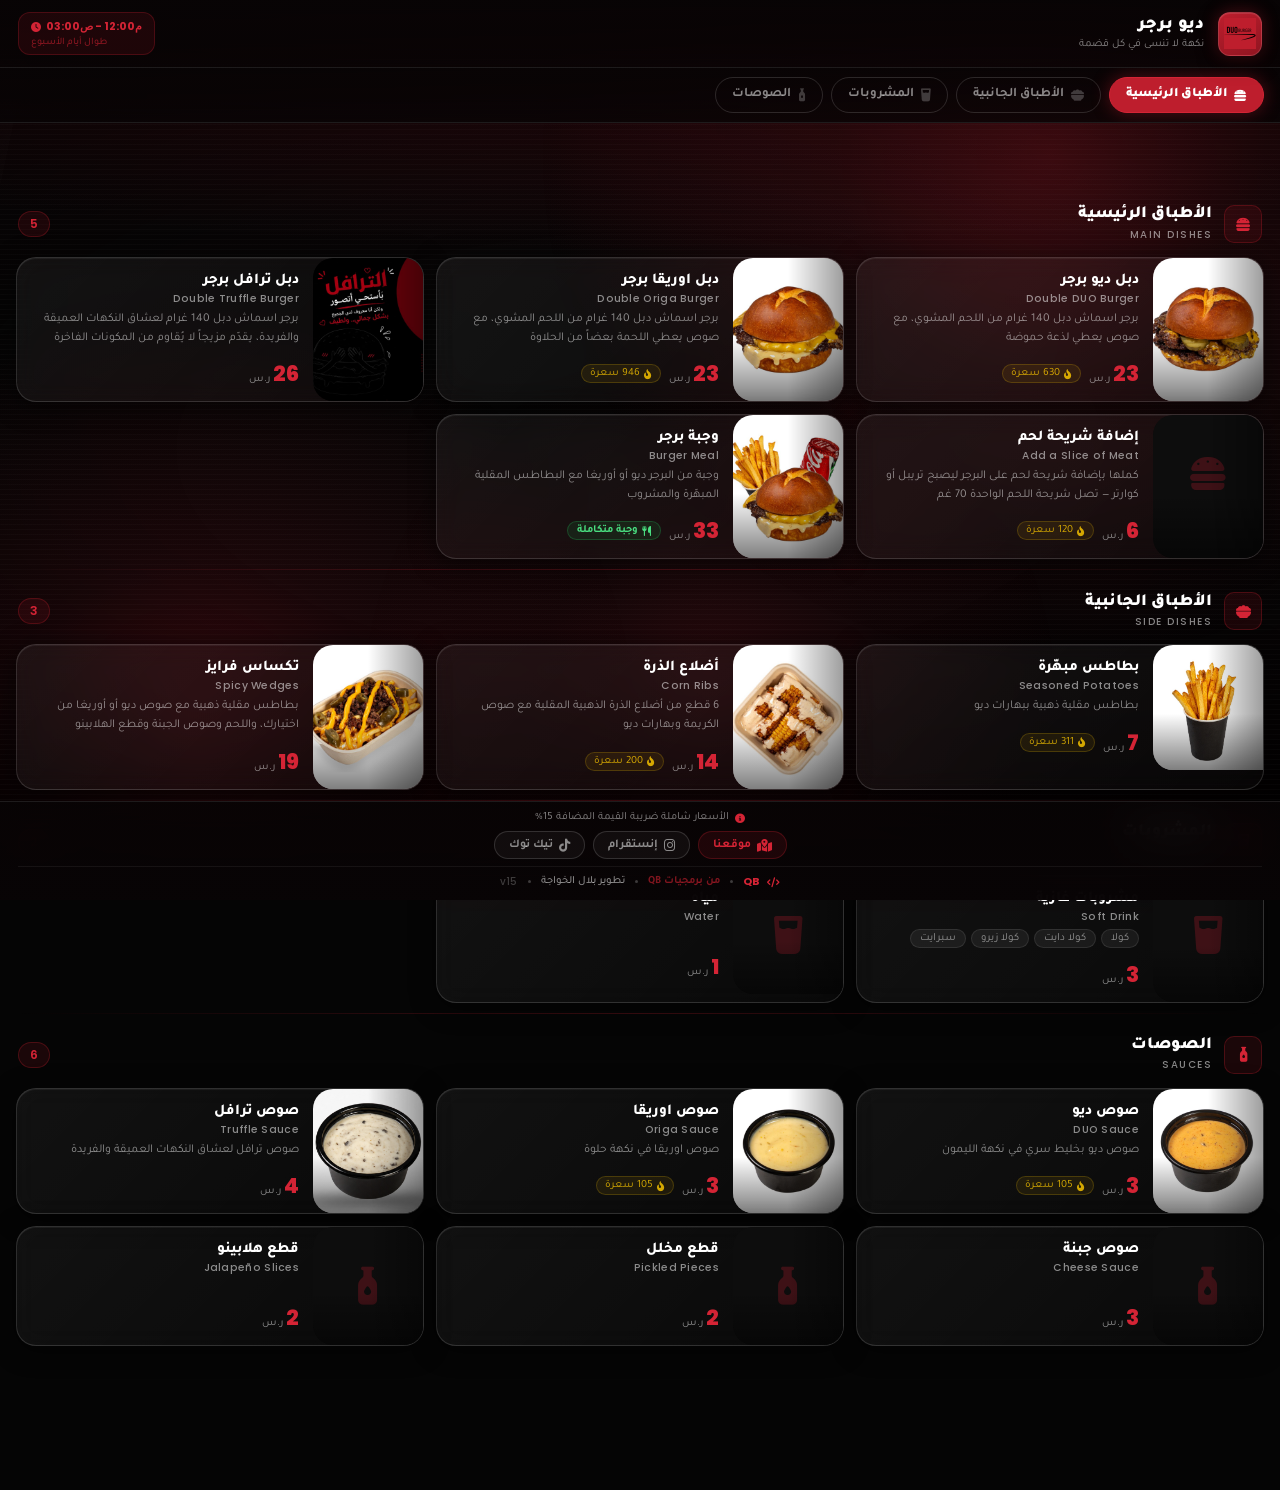
==== mobile-menu/index.html @ 3e60ee56 "Add files via upload" ====
<!DOCTYPE html>
<html lang="ar" dir="rtl">
<head>
  <meta charset="UTF-8">
  <meta name="viewport" content="width=device-width, initial-scale=1.0, maximum-scale=1.0, user-scalable=no">
  <meta name="theme-color" content="#be1e2d">
  <meta name="apple-mobile-web-app-capable" content="yes">
  <meta name="apple-mobile-web-app-status-bar-style" content="black-translucent">
  <meta name="description" content="منيو ديو برجر — تصفح وجباتنا الشهية">
  <title>ديو برجر | المنيو</title>

  <link rel="icon" href="images/logo.ico" type="image/x-icon">

  <!-- Fonts & Icons — مطابق للشاشة الرئيسية -->
  <link rel="stylesheet" href="https://cdnjs.cloudflare.com/ajax/libs/font-awesome/6.5.0/css/all.min.css">
  <link rel="preconnect" href="https://fonts.googleapis.com">
  <link rel="preconnect" href="https://fonts.gstatic.com" crossorigin>
  <link href="https://fonts.googleapis.com/css2?family=Tajawal:wght@300;400;500;700;800;900&family=Poppins:wght@300;400;500;600;700;800&display=swap" rel="stylesheet">

  <link rel="stylesheet" href="css/menu.css">
</head>
<body>

  <!-- ══════════════════════════════════════
       خلفية سينمائية — مطابقة لـ vx-bg
  ══════════════════════════════════════ -->
  <div class="m-bg" aria-hidden="true">
    <span class="m-orb m-orb-1"></span>
    <span class="m-orb m-orb-2"></span>
    <span class="m-orb m-orb-3"></span>
    <span class="m-sheen"></span>
  </div>
  <div class="m-grain" aria-hidden="true"></div>

  <!-- ══════════════════════════════════════
       HEADER
  ══════════════════════════════════════ -->
  <header class="m-header">
    <div class="m-header-logo">
      <img id="m-logo-img" src="images/logo.ico" alt="شعار المطعم" style="display:none">
      <span id="m-logo-ph" class="m-header-logo-ph"><i class="fa-solid fa-burger"></i></span>
    </div>
    <div class="m-header-text">
      <div class="m-header-name" id="m-name">ديو برجر</div>
      <div class="m-header-tag"  id="m-tag"></div>
    </div>
    <div class="m-header-hours">
      <div class="m-hours-row">
        <i class="fa-solid fa-clock"></i>
        <span id="m-hours-text"></span>
      </div>
      <div class="m-hours-days" id="m-hours-days"></div>
    </div>
  </header>

  <!-- ══════════════════════════════════════
       TABS
  ══════════════════════════════════════ -->
  <nav class="m-tabs-wrap" aria-label="أقسام المنيو">
    <div class="m-tabs" id="m-tabs" role="tablist"></div>
  </nav>

  <!-- ══════════════════════════════════════
       MAIN CONTENT
  ══════════════════════════════════════ -->
  <main class="m-main" id="m-main"></main>

  <!-- ══════════════════════════════════════
       FOOTER
  ══════════════════════════════════════ -->
  <footer class="m-footer">
    <div class="m-footer-tax">
      <i class="fa-solid fa-circle-info"></i>
      <span id="m-footer-tax-text"></span>
    </div>
    <div class="m-footer-links">
      <a class="m-footer-link map" id="m-map-btn" href="#" target="_blank" rel="noopener">
        <i class="fa-solid fa-map-location-dot"></i>موقعنا
      </a>
      <a class="m-footer-link" id="m-insta-btn" href="#" target="_blank" rel="noopener">
        <i class="fa-brands fa-instagram"></i>إنستقرام
      </a>
      <a class="m-footer-link" id="m-tiktok-btn" href="#" target="_blank" rel="noopener">
        <i class="fa-brands fa-tiktok"></i>تيك توك
      </a>
    </div>
    <!-- شريط المطور -->
    <div class="m-credit">
      <span class="m-credit-brand"><i class="fa-solid fa-code"></i>QB</span>
      <span class="m-credit-sep"></span>
      <span class="m-credit-suite">من برمجيات QB</span>
      <span class="m-credit-sep"></span>
      <span class="m-credit-dev">تطوير بلال الخواجة</span>
      <span class="m-credit-sep"></span>
      <span class="m-credit-ver">v15</span>
    </div>
  </footer>

  <!-- ══════════════════════════════════════
       MODAL — تفاصيل المنتج
  ══════════════════════════════════════ -->
  <div class="m-modal-overlay" id="m-modal-overlay" role="dialog" aria-modal="true" aria-label="تفاصيل المنتج">
    <div class="m-modal" id="m-modal">
      <button class="m-modal-close" id="m-modal-close" aria-label="إغلاق">
        <i class="fa-solid fa-xmark"></i>
      </button>
      <div class="m-modal-handle" aria-hidden="true"></div>
      <div class="m-modal-img-area"></div>
      <div class="m-modal-body"></div>
    </div>
  </div>

  <!-- ══════════════════════════════════════
       زر الرجوع للأعلى
  ══════════════════════════════════════ -->
  <button class="m-scroll-top" id="m-scroll-top" aria-label="الرجوع للأعلى">
    <i class="fa-solid fa-chevron-up"></i>
  </button>

  <!-- ══════════════════════════════════════
       SCRIPTS
  ══════════════════════════════════════ -->
  <script src="js/products.js"></script>
  <script src="js/menu.js"></script>

</body>
</html>
---- mobile-menu/css/menu.css ----
/* =====================================================
   menu.css — منيو ديو برجر للجوال
   هوية سينمائية · أحمر + أسود · RTL متجاوب
   ===================================================== */

@import url('https://fonts.googleapis.com/css2?family=Tajawal:wght@300;400;500;700;800;900&family=Poppins:wght@400;500;600;700;800&display=swap');

/* ════════════════════════════════════════════
   متغيرات الهوية — مطابقة للشاشة الرئيسية
════════════════════════════════════════════ */
:root {
  --red:       #be1e2d;
  --red-dk:    #8f1521;
  --red-lt:    #d42435;
  --red-glow:  rgba(190,30,45,.40);
  --red-soft:  rgba(190,30,45,.12);
  --red-edge:  rgba(190,30,45,.30);

  --bg:        #050505;
  --bg2:       #0c0708;
  --bg3:       #111;
  --card-bg:   rgba(255,255,255,.04);
  --border:    rgba(255,255,255,.09);
  --border-hi: rgba(255,255,255,.14);

  --white:  #fff;
  --gray:   rgba(255,255,255,.52);
  --gray-lt:rgba(255,255,255,.22);

  --ar: 'Tajawal', sans-serif;
  --en: 'Poppins',  sans-serif;

  --header-h: 68px;
  --tabs-h:   54px;
  --r-card:   20px;
}

/* ════════════════════════════════════════════
   ريست وقاعدة
════════════════════════════════════════════ */
*, *::before, *::after { box-sizing: border-box; margin: 0; padding: 0; }
button { border: none; outline: none; cursor: pointer; background: none; font-family: inherit; }
img    { display: block; max-width: 100%; }
a      { text-decoration: none; color: inherit; }

html {
  -webkit-text-size-adjust: 100%;
  scroll-behavior: smooth;
}

body {
  background: var(--bg);
  color: var(--white);
  font-family: var(--ar);
  direction: rtl;
  min-height: 100dvh;
  overflow-x: hidden;
  -webkit-font-smoothing: antialiased;
}

/* ════════════════════════════════════════════
   خلفية سينمائية — هالات + حبوب + لمعة + فينييت
   (مطابقة لـ vx-bg في الشاشة الرئيسية)
════════════════════════════════════════════ */
.m-bg {
  position: fixed; inset: 0; z-index: 0; overflow: hidden;
  background:
    radial-gradient(ellipse 160% 55% at 50% -5%,  rgba(190,30,45,.22) 0%, transparent 60%),
    radial-gradient(ellipse 100% 40% at 50% 105%,  rgba(120,15,25,.18) 0%, transparent 60%),
    linear-gradient(180deg, #0e0507 0%, #060606 38%, #090405 100%);
  pointer-events: none;
}

/* فينييت قوي على الحواف */
.m-bg::after {
  content: '';
  position: absolute; inset: 0;
  background:
    radial-gradient(ellipse 120% 80% at 50% 50%, transparent 30%, rgba(0,0,0,.78) 100%),
    linear-gradient(180deg, rgba(0,0,0,.55) 0%, transparent 14%, transparent 70%, rgba(0,0,0,.70) 100%);
  pointer-events: none;
}

.m-orb {
  position: absolute; border-radius: 50%;
  will-change: transform; pointer-events: none;
}
.m-orb-1 {
  width: 80vmax; height: 80vmax; top: -28vmax; right: -22vmax;
  background: radial-gradient(circle closest-side,
    rgba(190,30,45,.32) 0%, rgba(190,30,45,.12) 42%, rgba(190,30,45,0) 100%);
  animation: mDrift1 28s ease-in-out infinite;
}
.m-orb-2 {
  width: 70vmax; height: 70vmax; bottom: -22vmax; left: -20vmax;
  background: radial-gradient(circle closest-side,
    rgba(143,21,33,.36) 0%, rgba(143,21,33,.13) 42%, rgba(143,21,33,0) 100%);
  animation: mDrift2 36s ease-in-out infinite;
}
.m-orb-3 {
  width: 55vmax; height: 55vmax; top: 38%; left: 28%;
  background: radial-gradient(circle closest-side,
    rgba(212,36,53,.16) 0%, rgba(212,36,53,.05) 50%, rgba(212,36,53,0) 100%);
  animation: mDrift3 31s ease-in-out infinite;
}

@keyframes mDrift1 {
  0%,100% { transform: translate3d(0,0,0) scale(1); }
  33%     { transform: translate3d(-6vw,8vh,0) scale(1.10); }
  66%     { transform: translate3d(4vw,4vh,0) scale(.93); }
}
@keyframes mDrift2 {
  0%,100% { transform: translate3d(0,0,0) scale(1); }
  40%     { transform: translate3d(8vw,-10vh,0) scale(1.08); }
  70%     { transform: translate3d(3vw,-3vh,0) scale(.92); }
}
@keyframes mDrift3 {
  0%,100% { transform: translate3d(-50%,-50%,0) scale(1); }
  50%     { transform: translate3d(calc(-50% + 8vw),calc(-50% - 6vh),0) scale(1.16); }
}

/* لمعة قطرية */
.m-sheen {
  position: fixed; top: -30%; left: -60%;
  width: 55%; height: 160%;
  background: linear-gradient(100deg, transparent 0%, rgba(255,255,255,.028) 45%, transparent 100%);
  transform: rotate(12deg);
  animation: mSheen 24s linear infinite;
  pointer-events: none; z-index: 0;
}
@keyframes mSheen {
  0%   { transform: translateX(0) rotate(12deg); }
  100% { transform: translateX(340%) rotate(12deg); }
}

/* حبوب ناعمة */
.m-grain {
  position: fixed; inset: 0; z-index: 1; pointer-events: none; opacity: .038;
  background-image: repeating-linear-gradient(
    0deg, rgba(255,255,255,.6) 0 1px, transparent 1px 5px);
}

/* ════════════════════════════════════════════
   HEADER
════════════════════════════════════════════ */
.m-header {
  position: fixed; top: 0; right: 0; left: 0; z-index: 100;
  height: var(--header-h);
  display: flex; align-items: center; padding: 0 18px; gap: 14px;
  background: linear-gradient(180deg, rgba(8,4,5,.96) 0%, rgba(8,4,5,.82) 100%);
  border-bottom: 1px solid var(--border);
  backdrop-filter: blur(24px); -webkit-backdrop-filter: blur(24px);
}

.m-header-logo {
  width: 44px; height: 44px; border-radius: 12px; flex-shrink: 0;
  background: linear-gradient(150deg, var(--red), var(--red-dk));
  border: 1.5px solid rgba(255,255,255,.13);
  box-shadow: 0 6px 20px rgba(0,0,0,.5), 0 0 16px var(--red-glow),
              inset 0 1px 0 rgba(255,255,255,.10);
  display: flex; align-items: center; justify-content: center; overflow: hidden;
}
.m-header-logo img { width: 100%; height: 100%; object-fit: contain; padding: 5px; }
.m-header-logo-ph  { font-size: 22px; color: #fff; }

.m-header-text { flex: 1; min-width: 0; }
.m-header-name {
  font-size: 18px; font-weight: 900; color: var(--white);
  line-height: 1.1; white-space: nowrap; overflow: hidden; text-overflow: ellipsis;
}
.m-header-tag {
  font-size: 11px; color: var(--gray);
  white-space: nowrap; overflow: hidden; text-overflow: ellipsis; margin-top: 2px;
}

.m-header-hours {
  display: flex; flex-direction: column; align-items: flex-end;
  justify-content: center; gap: 2px; flex-shrink: 0;
  padding: 5px 12px; border-radius: 12px;
  background: rgba(190,30,45,.12);
  border: 1px solid rgba(190,30,45,.28);
}
/* الساعات — السطر الرئيسي */
.m-hours-row {
  display: flex; align-items: center; gap: 5px;
  font-family: var(--en); font-size: 11px; font-weight: 700;
  color: var(--red-lt); white-space: nowrap; direction: ltr;
}
.m-hours-row i { color: var(--red-lt); font-size: 10px; }
/* الأيام — السطر الثانوي */
.m-hours-days {
  font-family: var(--ar); font-size: 10px; font-weight: 500;
  color: rgba(190,30,45,.65); white-space: nowrap;
}

/* ════════════════════════════════════════════
   TABS — sticky مطابقة لـ vx-tab
════════════════════════════════════════════ */
.m-tabs-wrap {
  position: sticky; top: var(--header-h); z-index: 90;
  background: linear-gradient(180deg, rgba(8,4,5,.96) 0%, rgba(8,4,5,.80) 100%);
  border-bottom: 1px solid var(--border);
  backdrop-filter: blur(20px); -webkit-backdrop-filter: blur(20px);
}

.m-tabs {
  display: flex; align-items: center; gap: 8px;
  padding: 9px 16px;
  overflow-x: auto; -webkit-overflow-scrolling: touch; scrollbar-width: none;
}
.m-tabs::-webkit-scrollbar { display: none; }

.m-tab {
  display: flex; align-items: center; gap: 7px; flex-shrink: 0;
  height: 36px; padding: 0 16px; border-radius: 999px;
  border: 1.5px solid var(--border-hi);
  font-family: var(--ar); font-size: 13px; font-weight: 700;
  color: var(--gray); white-space: nowrap;
  transition: color .25s ease, border-color .25s ease,
              background .25s ease, box-shadow .25s ease;
  -webkit-tap-highlight-color: transparent;
}
.m-tab i { font-size: 13px; color: var(--gray-lt); transition: color .25s; }

.m-tab.active {
  background: var(--red); border-color: var(--red-lt);
  color: #fff; font-weight: 900;
  box-shadow: 0 0 18px var(--red-glow);
}
.m-tab.active i { color: #fff; }

/* ════════════════════════════════════════════
   MAIN CONTENT
════════════════════════════════════════════ */
.m-main {
  position: relative; z-index: 2;
  padding-top: calc(var(--header-h) + var(--tabs-h) + 6px);
  padding-bottom: 140px; /* زيادة لاستيعاب صف المطور في الفوتر */
}

/* ════════════════════════════════════════════
   SECTION HEADER
════════════════════════════════════════════ */
.m-section { padding-bottom: 4px; }

.m-section-header {
  display: flex; align-items: center; gap: 12px;
  padding: 22px 18px 14px;
}
.m-section-icon {
  width: 38px; height: 38px; border-radius: 10px; flex-shrink: 0;
  background: var(--red-soft);
  border: 1.5px solid var(--red-edge);
  display: flex; align-items: center; justify-content: center;
}
.m-section-icon i { color: var(--red-lt); font-size: 15px; }

.m-section-titles { flex: 1; min-width: 0; }
.m-section-name {
  font-size: 17px; font-weight: 900; color: var(--white); line-height: 1.2;
}
.m-section-name-en {
  font-family: var(--en); font-size: 10px; font-weight: 500;
  color: var(--gray); letter-spacing: 1.5px; text-transform: uppercase; margin-top: 1px;
}
.m-section-count {
  font-family: var(--en); font-size: 12px; font-weight: 600;
  color: var(--red-lt); background: var(--red-soft);
  border: 1px solid var(--red-edge);
  border-radius: 999px; padding: 3px 11px; flex-shrink: 0;
}

/* ════════════════════════════════════════════
   بطاقات المنتجات
════════════════════════════════════════════ */
.m-cards {
  display: flex; flex-direction: column; gap: 10px; padding: 0 12px;
}

.m-card {
  background: linear-gradient(135deg, rgba(255,255,255,.055) 0%, rgba(255,255,255,.020) 100%);
  border-radius: var(--r-card);
  border: 1px solid var(--border-hi);
  overflow: hidden;
  box-shadow: 0 4px 24px rgba(0,0,0,.55), inset 0 1px 0 rgba(255,255,255,.06);
  backdrop-filter: blur(12px); -webkit-backdrop-filter: blur(12px);
  transition: transform .18s ease, box-shadow .18s ease, border-color .18s ease;
  -webkit-tap-highlight-color: transparent;
  cursor: pointer;
}
.m-card:active {
  transform: scale(.975);
  box-shadow: 0 2px 14px rgba(0,0,0,.70), 0 0 20px var(--red-glow);
  border-color: var(--red-edge);
}

.m-card-inner { display: flex; align-items: stretch; }

/* الصورة */
.m-card-img-wrap {
  width: 118px; min-width: 118px;
  position: relative; overflow: hidden;
  background: #0d0d0d;
  border-radius: var(--r-card) 0 0 var(--r-card);
}
.m-card-img-wrap::after {
  content: '';
  position: absolute; inset: 0;
  background: linear-gradient(to left, rgba(0,0,0,.38), transparent 50%),
              linear-gradient(to bottom, transparent 55%, rgba(0,0,0,.50));
  pointer-events: none;
}
.m-card-img-wrap img {
  width: 100%; height: 100%; object-fit: cover; min-height: 118px;
  transition: transform .35s ease;
}
.m-card:active .m-card-img-wrap img { transform: scale(1.06); }

.m-card-img-ph {
  width: 100%; min-height: 118px;
  display: flex; align-items: center; justify-content: center;
}
.m-card-img-ph i { font-size: 38px; color: rgba(190,30,45,.28); }

/* جسم البطاقة */
.m-card-body {
  flex: 1; min-width: 0;
  padding: 14px 14px 12px 12px;
  display: flex; flex-direction: column; justify-content: space-between; gap: 6px;
}

.m-card-name-ar {
  font-size: 15px; font-weight: 800; color: var(--white); line-height: 1.2;
}
.m-card-name-en {
  font-family: var(--en); font-size: 10.5px; font-weight: 500;
  color: var(--gray); letter-spacing: .3px; margin-top: 1px;
}
.m-card-desc {
  font-size: 12px; color: var(--gray); line-height: 1.55;
  display: -webkit-box; -webkit-line-clamp: 2; -webkit-box-orient: vertical; overflow: hidden;
  margin-top: 3px;
}

.m-card-footer {
  display: flex; align-items: center; gap: 8px; flex-wrap: wrap; margin-top: 5px;
}

.m-card-price {
  display: flex; align-items: baseline; gap: 3px;
}
.m-price-num {
  font-family: var(--en); font-size: 21px; font-weight: 800; color: var(--red-lt);
}
.m-price-cur { font-size: 11px; color: var(--gray); }

.m-card-cal {
  display: flex; align-items: center; gap: 4px; font-size: 11px;
  color: rgba(245,194,0,.85); background: rgba(245,194,0,.08);
  border: 1px solid rgba(245,194,0,.20); border-radius: 999px; padding: 2px 8px;
}
.m-card-cal i { font-size: 10px; }

.m-card-meal-badge {
  display: flex; align-items: center; gap: 4px; font-size: 11px; font-weight: 700;
  color: #4ade80; background: rgba(34,197,94,.10);
  border: 1px solid rgba(34,197,94,.25); border-radius: 999px; padding: 2px 9px;
}
.m-card-meal-badge i { font-size: 10px; }

.m-card-variants { display: flex; flex-wrap: wrap; gap: 5px; margin-top: 4px; }
.m-card-variant {
  font-size: 11px; padding: 2px 9px; border-radius: 999px;
  background: rgba(255,255,255,.06); border: 1px solid var(--border); color: var(--gray);
}

/* فاصل بين الأقسام */
.m-separator {
  height: 1px; margin: 6px 18px 0;
  background: linear-gradient(90deg, transparent, var(--red-edge), transparent);
}

/* ════════════════════════════════════════════
   MODAL — نافذة تفاصيل المنتج
════════════════════════════════════════════ */
.m-modal-overlay {
  position: fixed; inset: 0; z-index: 200;
  background: rgba(0,0,0,.72);
  backdrop-filter: blur(8px); -webkit-backdrop-filter: blur(8px);
  display: flex; align-items: flex-end;
  opacity: 0; pointer-events: none;
  transition: opacity .28s ease;
}
.m-modal-overlay.open { opacity: 1; pointer-events: all; }

.m-modal {
  position: relative;
  width: 100%; max-height: 92dvh;
  background: linear-gradient(180deg, #12080a 0%, #0a0607 100%);
  border-radius: 28px 28px 0 0;
  border: 1px solid var(--border-hi); border-bottom: none;
  overflow: hidden; display: flex; flex-direction: column;
  transform: translateY(100%);
  transition: transform .34s cubic-bezier(.22,.9,.3,1);
  box-shadow: 0 -20px 60px rgba(0,0,0,.80), 0 -4px 0 var(--red-dk);
}
.m-modal-overlay.open .m-modal { transform: translateY(0); }

/* مقبض السحب */
.m-modal-handle {
  width: 44px; height: 4px;
  background: rgba(255,255,255,.18); border-radius: 2px;
  margin: 12px auto 0; flex-shrink: 0;
}

/* منطقة الصورة */
.m-modal-img-area {
  position: relative; flex-shrink: 0; overflow: hidden;
  background: #0d0d0d;
}
.m-modal-img {
  width: 100%; aspect-ratio: 16/9; object-fit: cover; display: block;
}
.m-modal-img-ph {
  width: 100%; aspect-ratio: 16/9; display: flex; align-items: center; justify-content: center;
  background: linear-gradient(150deg, #141414, #070707);
}
.m-modal-img-ph i { font-size: 72px; color: rgba(190,30,45,.20); }

/* تدرّج فوق الصورة */
.m-modal-img-area::after {
  content: ''; position: absolute; inset: 0;
  background: linear-gradient(to bottom, transparent 40%, rgba(18,8,10,.95) 100%);
  pointer-events: none;
}

/* زر الإغلاق */
.m-modal-close {
  position: absolute; top: 14px; left: 14px; z-index: 10;
  width: 36px; height: 36px; border-radius: 50%;
  background: rgba(0,0,0,.60); border: 1px solid rgba(255,255,255,.18);
  display: flex; align-items: center; justify-content: center;
  color: var(--white); font-size: 16px;
  box-shadow: 0 4px 14px rgba(0,0,0,.50);
  backdrop-filter: blur(8px);
}

/* جسم المودال */
.m-modal-body {
  overflow-y: auto; -webkit-overflow-scrolling: touch;
  flex: 1; padding: 18px 20px 44px;
  display: flex; flex-direction: column; gap: 16px;
}

.m-modal-name-ar {
  font-size: 22px; font-weight: 900; color: var(--white); line-height: 1.2;
}
.m-modal-name-en {
  font-family: var(--en); font-size: 13px; color: var(--gray);
  letter-spacing: .5px; margin-top: 3px;
}

/* صف السعر والسعرات */
.m-modal-price-row {
  display: flex; align-items: center; gap: 10px; flex-wrap: wrap;
}
.m-modal-price {
  display: flex; align-items: baseline; gap: 5px;
  background: linear-gradient(150deg, var(--red), var(--red-dk));
  border-radius: 14px; padding: 7px 20px;
  border: 2px solid rgba(255,255,255,.16);
  box-shadow: 0 8px 24px var(--red-glow), inset 0 1px 0 rgba(255,255,255,.18);
}
.m-modal-price-num { font-family: var(--en); font-size: 28px; font-weight: 800; color: #fff; }
.m-modal-price-cur { font-size: 14px; color: rgba(255,255,255,.80); }

/* سعر الوجبة — نفس تصميم سعر البرجر + أيقونة بطاطس وأيقونة مشروب */
/* البطاقتان بنفس الارتفاع تماماً عبر stretch */
.m-modal-prices {
  display: flex; align-items: stretch; flex-wrap: wrap; gap: 10px;
}
/* نفس البادينغ ونفس حجم رقم السعر ⇒ ارتفاع البطاقتين متطابق تماماً */
.m-modal-meal-price {
  align-items: center; gap: 6px; padding: 7px 12px 7px 8px;
}
.m-meal-amount { display: inline-flex; align-items: baseline; gap: 5px; }
.m-meal-tag {
  display: inline-flex; align-items: center; gap: 4px;
  font-size: 11px; font-weight: 700; color: rgba(255,255,255,.94);
  background: rgba(0,0,0,.22); border: 1px solid rgba(255,255,255,.20);
  border-radius: 999px; padding: 3px 8px; white-space: nowrap;
}
.m-meal-tag i { font-size: 9px; }
.m-meal-divider {
  width: 1px; height: 26px; border-radius: 1px;
  background: rgba(255,255,255,.28);
}
.m-meal-ico {
  width: 28px; height: 28px; border-radius: 50%; flex-shrink: 0;
  display: inline-flex; align-items: center; justify-content: center;
  background: rgba(0,0,0,.22); border: 1px solid rgba(255,255,255,.20);
}
.m-meal-ico svg { width: 18px; height: 18px; display: block; }

.m-modal-cal {
  display: flex; align-items: center; gap: 6px; font-size: 13px;
  color: rgba(245,194,0,.90); background: rgba(245,194,0,.08);
  border: 1px solid rgba(245,194,0,.22); border-radius: 999px; padding: 6px 14px;
}
.m-modal-cal i { font-size: 12px; }
.m-modal-meal {
  display: flex; align-items: center; gap: 6px; font-size: 13px; font-weight: 700;
  color: #4ade80; background: rgba(34,197,94,.10);
  border: 1px solid rgba(34,197,94,.25); border-radius: 999px; padding: 6px 14px;
}
.m-modal-meal i { font-size: 12px; }

/* الوصف */
.m-modal-desc {
  font-size: 14px; color: var(--gray); line-height: 1.75;
  border-right: 3px solid var(--red-edge); padding-right: 12px;
}

/* عنوان فرعي داخل المودال */
.m-modal-section-title {
  display: flex; align-items: center; gap: 8px;
  font-size: 13px; font-weight: 700; color: var(--gray); margin-bottom: 10px;
}
.m-modal-section-title i { color: var(--red-lt); font-size: 12px; }

/* المكونات */
.m-modal-ingredients { display: flex; flex-wrap: wrap; gap: 8px; }
.m-ingredient {
  font-size: 12px; font-weight: 600; padding: 5px 13px; border-radius: 999px;
  background: rgba(255,255,255,.07); border: 1px solid var(--border-hi);
  color: rgba(255,255,255,.82);
}
.m-ingredient.removable {
  display: flex; align-items: center; gap: 5px;
  background: rgba(190,30,45,.16); border-color: rgba(190,30,45,.45); color: #fff;
}
.m-ingredient.removable i { color: var(--red-lt); font-size: 11px; }

/* اختيار الصوص */
.m-sauce-btns { display: flex; flex-wrap: wrap; gap: 8px; }
.m-sauce-btn {
  font-family: var(--ar); font-size: 13px; font-weight: 700;
  padding: 7px 18px; border-radius: 999px;
  background: rgba(255,255,255,.07); border: 1.5px solid var(--border-hi);
  color: var(--gray); transition: all .22s ease;
}
.m-sauce-btn.active {
  background: var(--red); border-color: var(--red-lt); color: #fff;
  box-shadow: 0 4px 16px var(--red-glow);
}

/* المتغيرات */
.m-modal-variants { display: flex; flex-wrap: wrap; gap: 8px; }
.m-modal-variant {
  font-size: 13px; padding: 5px 14px; border-radius: 999px;
  background: rgba(255,255,255,.07); border: 1px solid var(--border);
  color: rgba(255,255,255,.75);
}

/* ════════════════════════════════════════════
   FOOTER
════════════════════════════════════════════ */
.m-footer {
  position: fixed; bottom: 0; right: 0; left: 0; z-index: 80;
  padding: 9px 18px 10px;
  background: linear-gradient(0deg, rgba(8,4,5,.98) 0%, rgba(8,4,5,.82) 100%);
  border-top: 1px solid var(--border);
  backdrop-filter: blur(20px); -webkit-backdrop-filter: blur(20px);
  display: flex; flex-direction: column; gap: 7px;
}
.m-footer-tax {
  display: flex; align-items: center; justify-content: center; gap: 6px;
  font-size: 11px; color: var(--gray);
}
.m-footer-tax i { color: var(--red-lt); font-size: 10px; }

.m-footer-links {
  display: flex; align-items: center; justify-content: center; gap: 8px;
}
.m-footer-link {
  display: flex; align-items: center; gap: 6px; font-size: 12px; font-weight: 600;
  color: var(--gray); padding: 6px 14px; border-radius: 999px;
  border: 1px solid var(--border-hi);
  background: rgba(255,255,255,.04);
  transition: all .22s ease; -webkit-tap-highlight-color: transparent;
}
.m-footer-link i { font-size: 13px; }
.m-footer-link:active { background: rgba(255,255,255,.08); }
.m-footer-link.map {
  color: var(--red-lt); border-color: var(--red-edge); background: var(--red-soft);
}
.m-footer-link.map:active { background: rgba(190,30,45,.22); }

/* ════════════════════════════════════════════
   زر الرجوع للأعلى
════════════════════════════════════════════ */
.m-scroll-top {
  position: fixed; bottom: 82px; left: 16px; z-index: 150;
  width: 44px; height: 44px; border-radius: 50%;
  background: rgba(15,7,9,.82);
  border: 1px solid var(--border-hi);
  display: flex; align-items: center; justify-content: center;
  color: var(--gray); font-size: 16px;
  box-shadow: 0 6px 20px rgba(0,0,0,.55);
  backdrop-filter: blur(12px);
  opacity: 0; pointer-events: none;
  transition: opacity .25s ease;
}
.m-scroll-top.visible { opacity: 1; pointer-events: all; }
.m-scroll-top i { transition: transform .2s ease; }
.m-scroll-top:active i { transform: translateY(-2px); }

/* ════════════════════════════════════════════
   شريط المطور — داخل الفوتر الثابت
════════════════════════════════════════════ */
.m-credit {
  display: flex; align-items: center; justify-content: center;
  flex-wrap: wrap; gap: 4px 10px;
  padding-top: 6px;
  border-top: 1px solid rgba(255,255,255,.06);
}

.m-credit-brand {
  display: flex; align-items: center; gap: 6px;
  font-family: var(--en); font-size: 11px; font-weight: 700;
  color: var(--red-lt); letter-spacing: .5px;
}
.m-credit-brand i { font-size: 10px; }

.m-credit-sep {
  width: 3px; height: 3px; border-radius: 50%;
  background: var(--gray-lt); flex-shrink: 0;
}

.m-credit-dev {
  font-family: var(--ar); font-size: 11px; font-weight: 500;
  color: var(--gray);
}

.m-credit-suite {
  font-family: var(--ar); font-size: 11px; font-weight: 600;
  color: rgba(190,30,45,.65);
}

.m-credit-ver {
  font-family: var(--en); font-size: 10px; font-weight: 500;
  color: var(--gray-lt); letter-spacing: .3px;
}

/* ════════════════════════════════════════════
   متجاوب — شاشات صغيرة جداً (< 360px)
════════════════════════════════════════════ */
@media (max-width: 359px) {
  .m-card-img-wrap { width: 96px; min-width: 96px; }
  .m-card-img-wrap img, .m-card-img-ph { min-height: 96px; }
  .m-card-name-ar  { font-size: 13.5px; }
  .m-price-num      { font-size: 19px; }
}

/* ════════════════════════════════════════════
   متجاوب — تابلت (≥ 600px)
════════════════════════════════════════════ */
@media (min-width: 600px) {
  .m-cards {
    display: grid; grid-template-columns: 1fr 1fr; gap: 12px; padding: 0 16px;
  }
  .m-card-img-wrap { width: 110px; min-width: 110px; }
  .m-modal { max-width: 540px; margin: 0 auto; }
}
@media (min-width: 900px) {
  .m-cards { grid-template-columns: 1fr 1fr 1fr; }
}
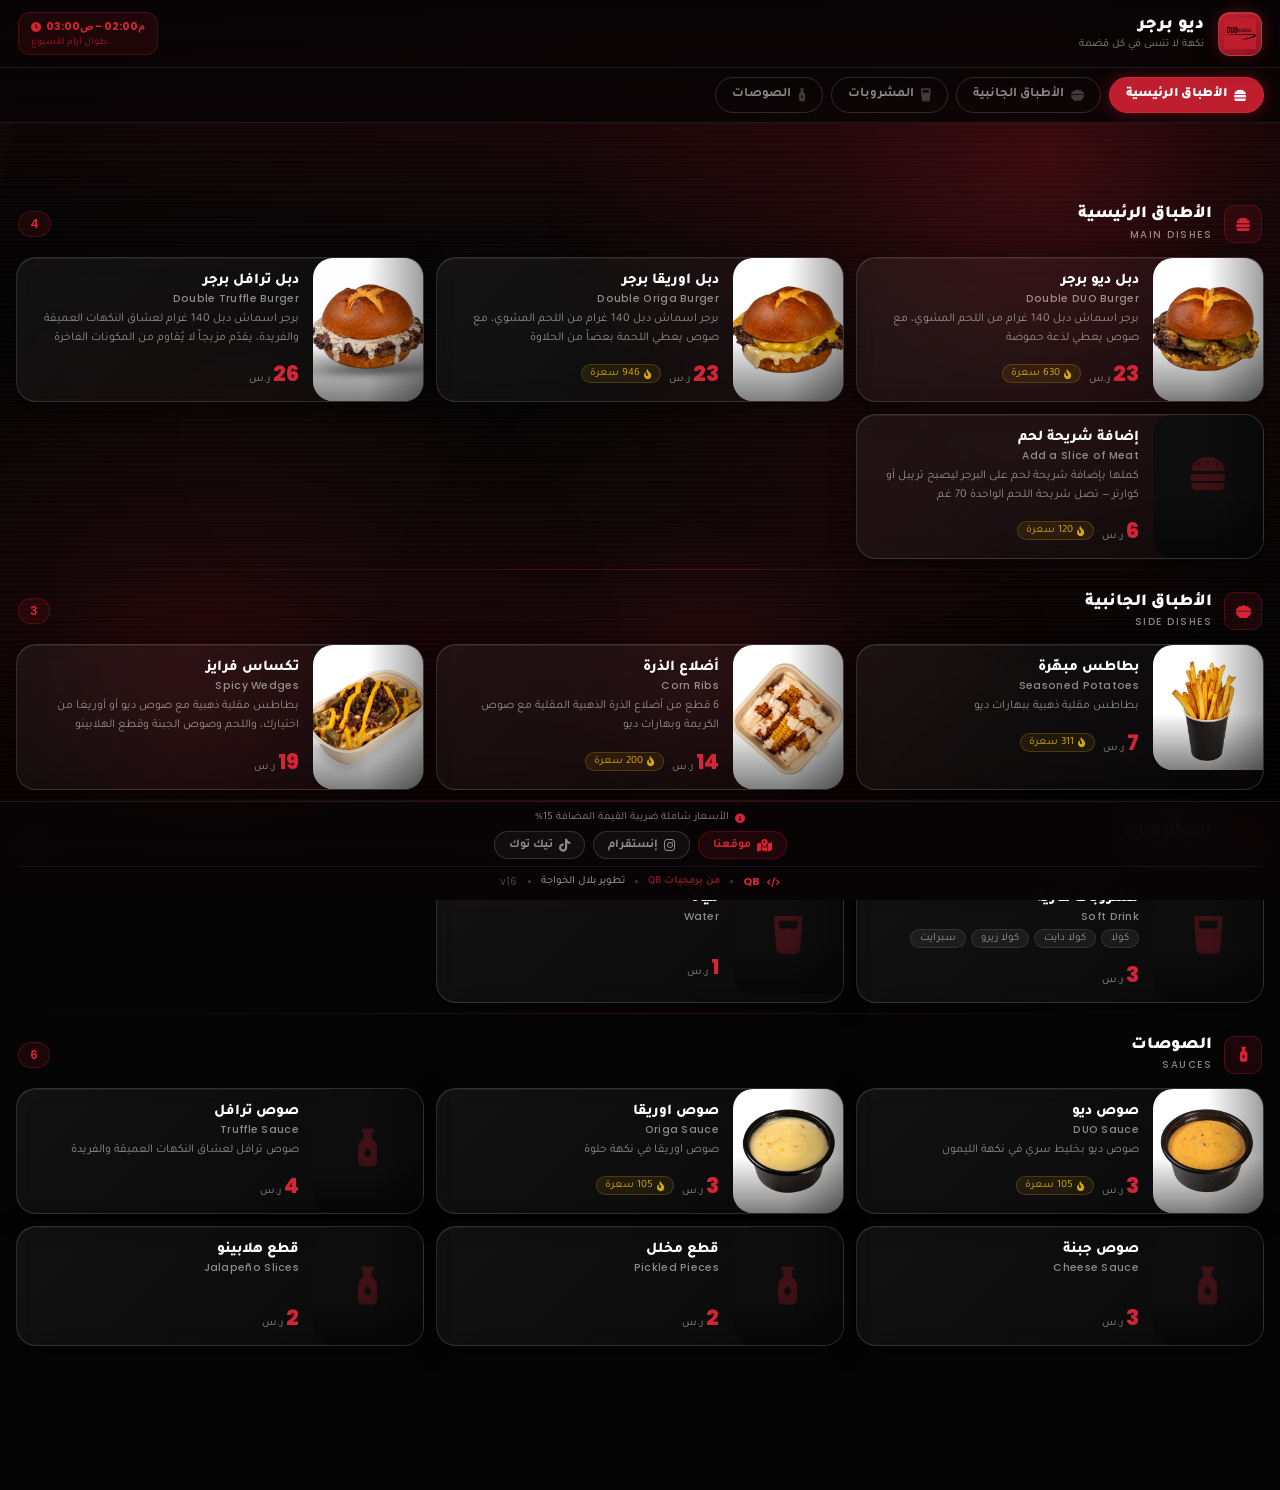
==== commit 80858d26: "Add files via upload" ====
--- a/mobile-menu/index.html
+++ b/mobile-menu/index.html
@@ -92,17 +92,17 @@
       <span class="m-credit-sep"></span>
       <span class="m-credit-dev">تطوير بلال الخواجة</span>
       <span class="m-credit-sep"></span>
-      <span class="m-credit-ver">v15</span>
+      <span class="m-credit-ver">v16</span>
     </div>
   </footer>
 
   <!-- ══════════════════════════════════════
        MODAL — تفاصيل المنتج
   ══════════════════════════════════════ -->
-  <div class="m-modal-overlay" id="m-modal-overlay" role="dialog" aria-modal="true" aria-label="تفاصيل المنتج">
+  <div class="m-modal-overlay" id="m-modal-overlay" role="dialog" aria-modal="true" aria-labelledby="m-modal-title" aria-hidden="true" inert>
     <div class="m-modal" id="m-modal">
       <button class="m-modal-close" id="m-modal-close" aria-label="إغلاق">
-        <i class="fa-solid fa-xmark"></i>
+        <svg viewBox="0 0 24 24" fill="none" stroke="currentColor" stroke-width="2" aria-hidden="true"><path d="m6 6 12 12M18 6 6 18"/></svg>
       </button>
       <div class="m-modal-handle" aria-hidden="true"></div>
       <div class="m-modal-img-area"></div>
--- a/mobile-menu/css/menu.css
+++ b/mobile-menu/css/menu.css
@@ -388,14 +388,15 @@
   background: rgba(0,0,0,.72);
   backdrop-filter: blur(8px); -webkit-backdrop-filter: blur(8px);
   display: flex; align-items: flex-end;
-  opacity: 0; pointer-events: none;
-  transition: opacity .28s ease;
-}
-.m-modal-overlay.open { opacity: 1; pointer-events: all; }
+  opacity: 0; visibility: hidden; pointer-events: none;
+  transition: opacity .34s ease, visibility 0s .34s;
+}
+.m-modal-overlay[inert] { visibility: hidden; transition: none; }
+.m-modal-overlay.open { opacity: 1; visibility: visible; pointer-events: all; transition-delay: 0s; }
 
 .m-modal {
   position: relative;
-  width: 100%; max-height: 92dvh;
+  width: 100%; max-height: 92vh; max-height: 92dvh;
   background: linear-gradient(180deg, #12080a 0%, #0a0607 100%);
   border-radius: 28px 28px 0 0;
   border: 1px solid var(--border-hi); border-bottom: none;
@@ -408,9 +409,13 @@
 
 /* مقبض السحب */
 .m-modal-handle {
-  width: 44px; height: 4px;
-  background: rgba(255,255,255,.18); border-radius: 2px;
-  margin: 12px auto 0; flex-shrink: 0;
+  height: 28px; width: 100%; flex-shrink: 0;
+  display: flex; align-items: center; justify-content: center;
+  touch-action: none;
+}
+.m-modal-handle::after {
+  content: ''; width: 44px; height: 4px;
+  background: rgba(255,255,255,.3); border-radius: 2px;
 }
 
 /* منطقة الصورة */
@@ -419,10 +424,11 @@
   background: #0d0d0d;
 }
 .m-modal-img {
-  width: 100%; aspect-ratio: 16/9; object-fit: cover; display: block;
+  width: 100%; height: clamp(140px, 34dvh, 330px); object-fit: contain; display: block;
+  background: #fff;
 }
 .m-modal-img-ph {
-  width: 100%; aspect-ratio: 16/9; display: flex; align-items: center; justify-content: center;
+  width: 100%; height: clamp(140px, 34dvh, 330px); display: flex; align-items: center; justify-content: center;
   background: linear-gradient(150deg, #141414, #070707);
 }
 .m-modal-img-ph i { font-size: 72px; color: rgba(190,30,45,.20); }
@@ -430,14 +436,14 @@
 /* تدرّج فوق الصورة */
 .m-modal-img-area::after {
   content: ''; position: absolute; inset: 0;
-  background: linear-gradient(to bottom, transparent 40%, rgba(18,8,10,.95) 100%);
+  background: none;
   pointer-events: none;
 }
 
 /* زر الإغلاق */
 .m-modal-close {
   position: absolute; top: 14px; left: 14px; z-index: 10;
-  width: 36px; height: 36px; border-radius: 50%;
+  width: 44px; height: 44px; border-radius: 50%;
   background: rgba(0,0,0,.60); border: 1px solid rgba(255,255,255,.18);
   display: flex; align-items: center; justify-content: center;
   color: var(--white); font-size: 16px;
@@ -448,7 +454,8 @@
 /* جسم المودال */
 .m-modal-body {
   overflow-y: auto; -webkit-overflow-scrolling: touch;
-  flex: 1; padding: 18px 20px 44px;
+  flex: 1; min-height: 0; overscroll-behavior-y: contain;
+  padding: 18px 20px max(24px, env(safe-area-inset-bottom));
   display: flex; flex-direction: column; gap: 16px;
 }
 
@@ -675,3 +682,10 @@
 @media (min-width: 900px) {
   .m-cards { grid-template-columns: 1fr 1fr 1fr; }
 }
+
+.m-modal-close svg { width: 20px; height: 20px; }
+button:focus-visible, .m-card:focus-visible { outline: 2px solid var(--white); outline-offset: 3px; }
+@media (prefers-reduced-motion: reduce) {
+  html { scroll-behavior: auto; }
+  *, *::before, *::after { animation: none !important; transition: none !important; scroll-behavior: auto !important; }
+}
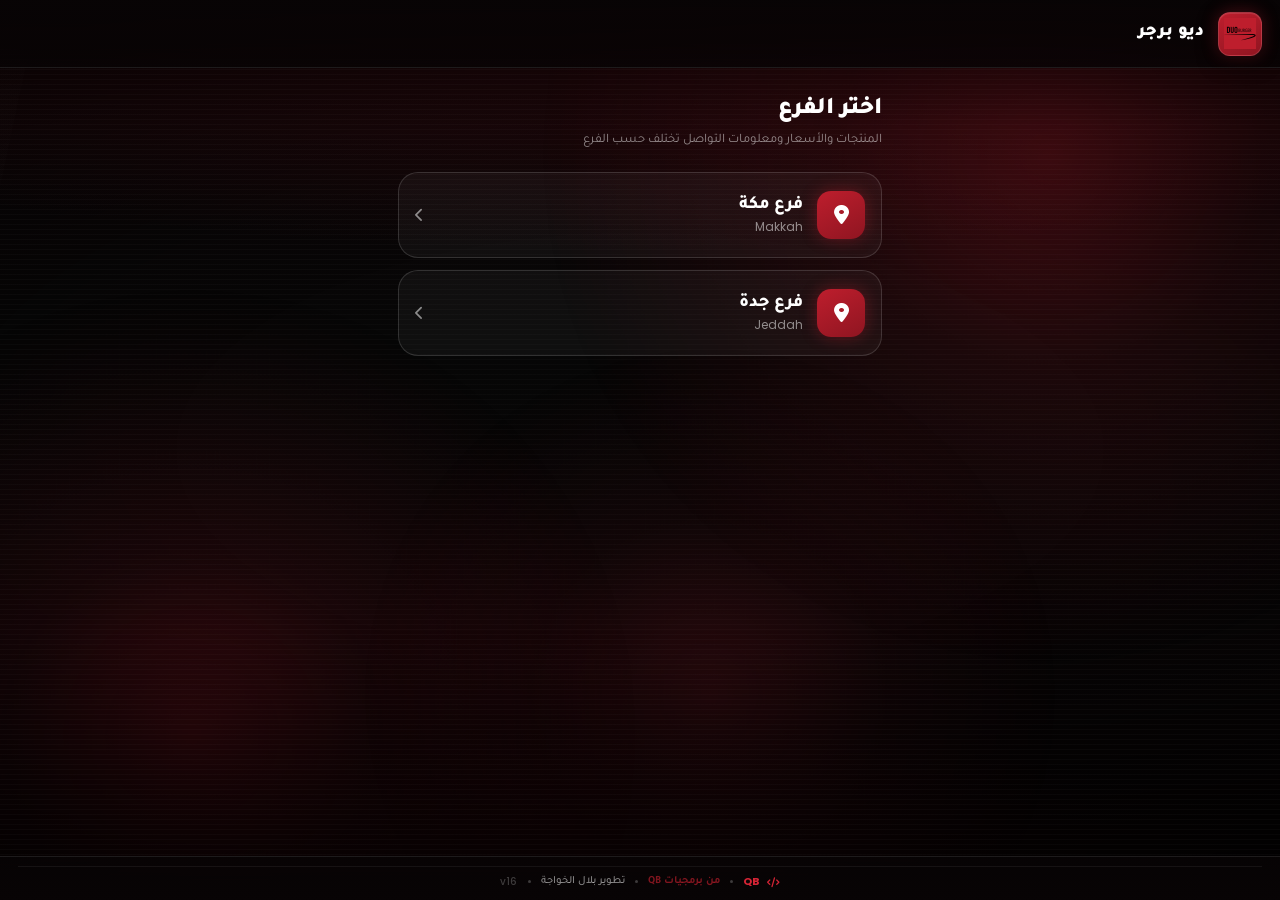
==== commit 63b5c23c: "Mobile menu: separate Makkah and Jeddah branches with their own links - ?branch=makkah / ?branch=jed" ====
--- a/mobile-menu/index.html
+++ b/mobile-menu/index.html
@@ -120,7 +120,8 @@
   <!-- ══════════════════════════════════════
        SCRIPTS
   ══════════════════════════════════════ -->
-  <script src="js/products.js"></script>
+  <!-- الفروع: كل فرع يحمّل ملف منتجاته تلقائياً حسب الرابط (?branch=makkah | jeddah) -->
+  <script src="js/branches.js"></script>
   <script src="js/menu.js"></script>
 
 </body>
--- a/mobile-menu/css/menu.css
+++ b/mobile-menu/css/menu.css
@@ -660,6 +660,92 @@
 }
 
 /* ════════════════════════════════════════════
+   الفروع — شارة الفرع في الهيدر
+════════════════════════════════════════════ */
+.m-branch-chip {
+  display: inline-flex; align-items: center; gap: 5px; max-width: 100%;
+  font-size: 11px; font-weight: 700; color: var(--white);
+  text-decoration: none; -webkit-tap-highlight-color: transparent;
+}
+.m-branch-chip i { color: var(--red-lt); font-size: 10px; }
+.m-branch-change {
+  font-size: 10px; font-weight: 600; color: var(--red-lt);
+  padding: 1px 7px; border-radius: 999px;
+  border: 1px solid var(--red-edge); background: var(--red-soft);
+}
+
+/* ════════════════════════════════════════════
+   الفروع — بطاقة معلومات الفرع
+════════════════════════════════════════════ */
+.m-info-card {
+  margin: 0 16px; border-radius: var(--r-card); overflow: hidden;
+  background: var(--card-bg); border: 1px solid var(--border);
+}
+.m-info-row {
+  display: flex; align-items: center; gap: 12px; padding: 13px 14px;
+  color: var(--white); text-decoration: none; -webkit-tap-highlight-color: transparent;
+}
+.m-info-row + .m-info-row { border-top: 1px solid rgba(255,255,255,.06); }
+a.m-info-row:active { background: rgba(255,255,255,.05); }
+.m-info-ico {
+  width: 36px; height: 36px; border-radius: 11px; flex-shrink: 0;
+  display: flex; align-items: center; justify-content: center;
+  background: var(--red-soft); border: 1px solid var(--red-edge);
+}
+.m-info-ico i { color: var(--red-lt); font-size: 15px; }
+.m-info-row.is-wa .m-info-ico { background: rgba(37,211,102,.12); border-color: rgba(37,211,102,.35); }
+.m-info-row.is-wa .m-info-ico i { color: #25d366; }
+.m-info-text { flex: 1; min-width: 0; display: flex; flex-direction: column; gap: 2px; }
+.m-info-label { font-size: 11px; color: var(--gray); }
+.m-info-value { font-size: 14px; font-weight: 700; line-height: 1.45; }
+.m-info-row.is-phone .m-info-value { font-family: var(--en); direction: ltr; text-align: right; }
+.m-info-go { color: var(--gray-lt); font-size: 12px; }
+.m-info-switch {
+  display: flex; align-items: center; justify-content: center; gap: 7px;
+  margin: 14px 16px 0; padding: 11px; border-radius: 14px;
+  font-size: 13px; font-weight: 600; color: var(--gray); text-decoration: none;
+  border: 1px dashed var(--border-hi);
+}
+.m-info-switch i { color: var(--red-lt); font-size: 12px; }
+
+/* ════════════════════════════════════════════
+   الفروع — صفحة اختيار الفرع
+════════════════════════════════════════════ */
+body.m-picking .m-tabs-wrap,
+body.m-picking .m-header-hours,
+body.m-picking .m-footer-tax,
+body.m-picking .m-footer-links { display: none; }
+body.m-picking .m-main { padding-top: calc(var(--header-h) + 28px); }
+
+.m-picker { padding: 0 18px; max-width: 520px; margin: 0 auto; }
+.m-picker-title { font-size: 24px; font-weight: 900; color: var(--white); margin: 0; }
+.m-picker-sub { font-size: 13px; color: var(--gray); margin: 6px 0 20px; line-height: 1.6; }
+.m-picker-error {
+  font-size: 13px; color: #fff; margin: 0 0 16px; padding: 10px 12px; border-radius: 12px;
+  background: var(--red-soft); border: 1px solid var(--red-edge);
+}
+.m-picker-list { display: flex; flex-direction: column; gap: 12px; }
+.m-picker-card {
+  display: flex; align-items: center; gap: 14px; padding: 18px 16px;
+  border-radius: var(--r-card); text-decoration: none; color: var(--white);
+  background: var(--card-bg); border: 1px solid var(--border-hi);
+  transition: background .2s ease, border-color .2s ease;
+  -webkit-tap-highlight-color: transparent;
+}
+.m-picker-card:active, .m-picker-card:hover { background: var(--red-soft); border-color: var(--red-edge); }
+.m-picker-ico {
+  width: 48px; height: 48px; border-radius: 14px; flex-shrink: 0;
+  display: flex; align-items: center; justify-content: center;
+  background: linear-gradient(150deg, var(--red), var(--red-dk));
+  box-shadow: 0 0 16px var(--red-glow);
+}
+.m-picker-ico i { font-size: 20px; color: #fff; }
+.m-picker-text { flex: 1; display: flex; flex-direction: column; gap: 2px; }
+.m-picker-name { font-size: 18px; font-weight: 800; }
+.m-picker-name-en { font-family: var(--en); font-size: 12px; color: var(--gray); }
+.m-picker-arrow { color: var(--gray); font-size: 14px; }
+
+/* ════════════════════════════════════════════
    متجاوب — شاشات صغيرة جداً (< 360px)
 ════════════════════════════════════════════ */
 @media (max-width: 359px) {
